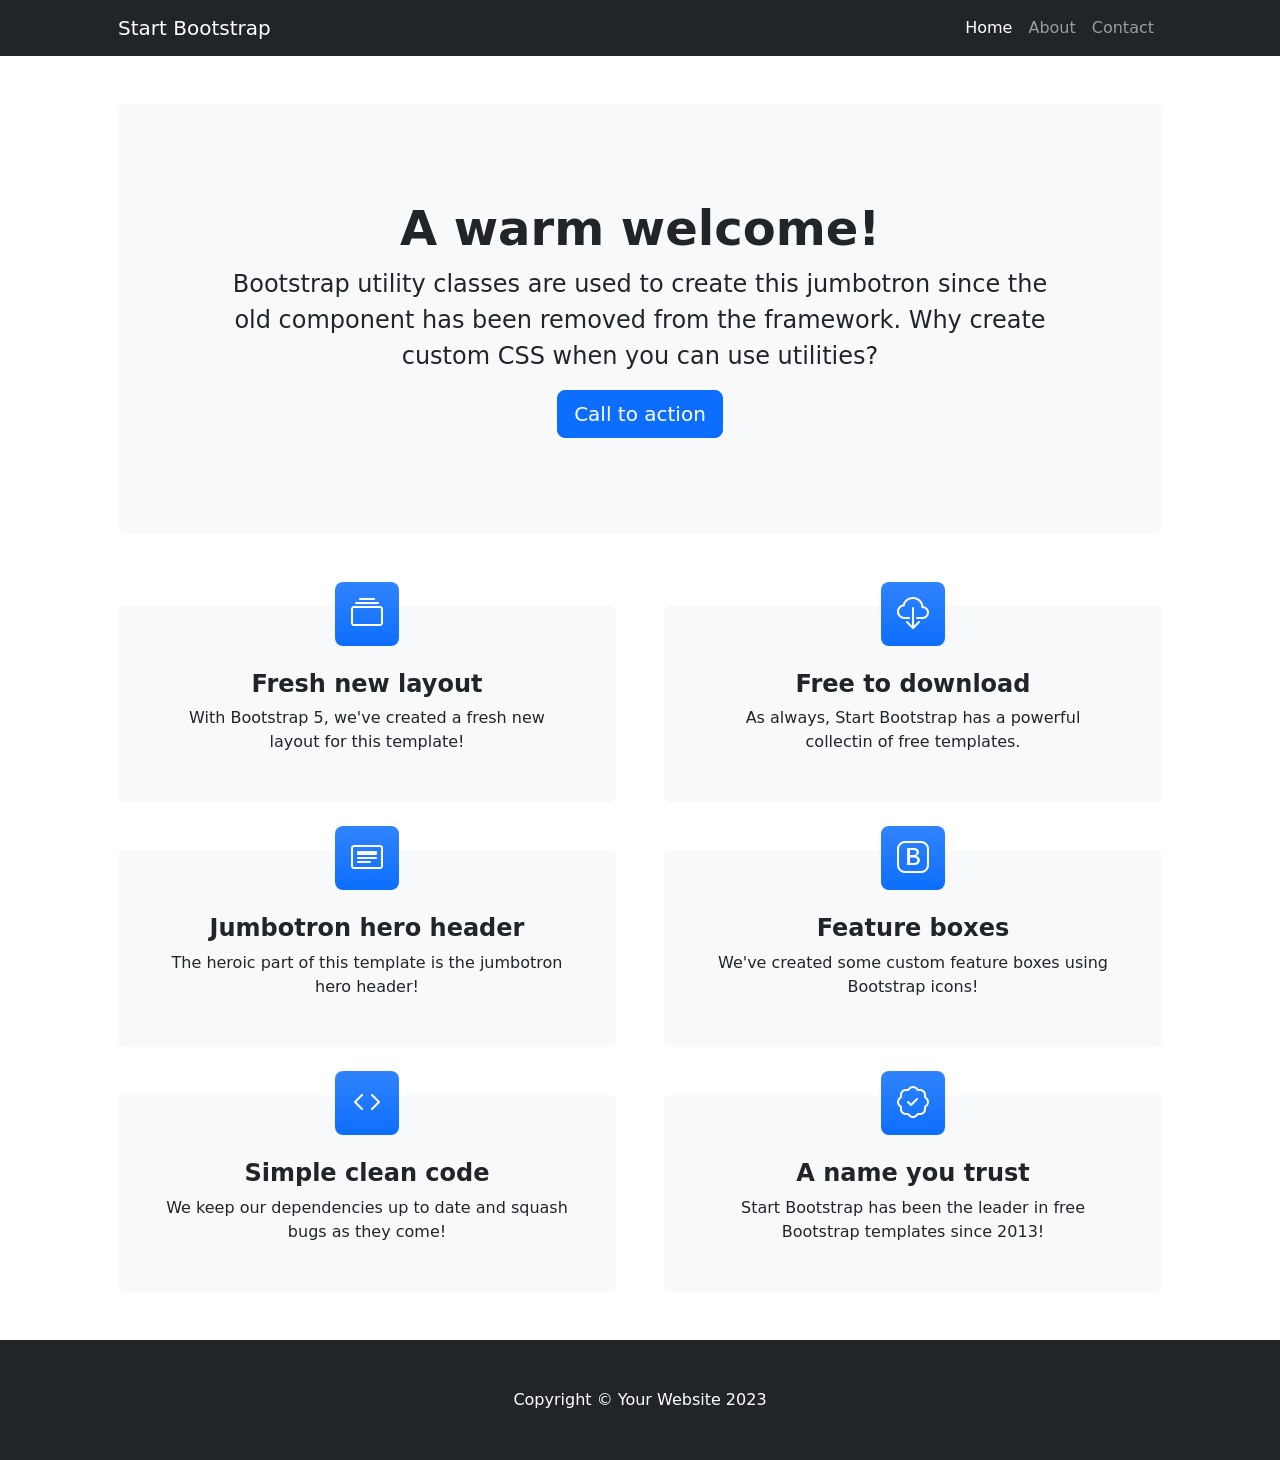
==== 5/index.html @ 760fdd4f "Add files via upload" ====
<!DOCTYPE html>
<html lang="en">
    <head>
        <meta charset="utf-8" />
        <meta name="viewport" content="width=device-width, initial-scale=1, shrink-to-fit=no" />
        <meta name="description" content="" />
        <meta name="author" content="" />
        <title>Heroic Features - Start Bootstrap Template</title>
        <!-- Favicon-->
        <link rel="icon" type="image/x-icon" href="assets/favicon.ico" />
        <!-- Bootstrap icons-->
        <link href="https://cdn.jsdelivr.net/npm/bootstrap-icons@1.4.1/font/bootstrap-icons.css" rel="stylesheet" />
        <!-- Core theme CSS (includes Bootstrap)-->
        <link href="css/styles.css" rel="stylesheet" />
    </head>
    <body>
        <!-- Responsive navbar-->
        <nav class="navbar navbar-expand-lg navbar-dark bg-dark">
            <div class="container px-lg-5">
                <a class="navbar-brand" href="#!">Start Bootstrap</a>
                <button class="navbar-toggler" type="button" data-bs-toggle="collapse" data-bs-target="#navbarSupportedContent" aria-controls="navbarSupportedContent" aria-expanded="false" aria-label="Toggle navigation"><span class="navbar-toggler-icon"></span></button>
                <div class="collapse navbar-collapse" id="navbarSupportedContent">
                    <ul class="navbar-nav ms-auto mb-2 mb-lg-0">
                        <li class="nav-item"><a class="nav-link active" aria-current="page" href="#!">Home</a></li>
                        <li class="nav-item"><a class="nav-link" href="#!">About</a></li>
                        <li class="nav-item"><a class="nav-link" href="#!">Contact</a></li>
                    </ul>
                </div>
            </div>
        </nav>
        <!-- Header-->
        <header class="py-5">
            <div class="container px-lg-5">
                <div class="p-4 p-lg-5 bg-light rounded-3 text-center">
                    <div class="m-4 m-lg-5">
                        <h1 class="display-5 fw-bold">A warm welcome!</h1>
                        <p class="fs-4">Bootstrap utility classes are used to create this jumbotron since the old component has been removed from the framework. Why create custom CSS when you can use utilities?</p>
                        <a class="btn btn-primary btn-lg" href="#!">Call to action</a>
                    </div>
                </div>
            </div>
        </header>
        <!-- Page Content-->
        <section class="pt-4">
            <div class="container px-lg-5">
                <!-- Page Features-->
                <div class="row gx-lg-5">
                    <div class="col-lg-6 col-xxl-4 mb-5">
                        <div class="card bg-light border-0 h-100">
                            <div class="card-body text-center p-4 p-lg-5 pt-0 pt-lg-0">
                                <div class="feature bg-primary bg-gradient text-white rounded-3 mb-4 mt-n4"><i class="bi bi-collection"></i></div>
                                <h2 class="fs-4 fw-bold">Fresh new layout</h2>
                                <p class="mb-0">With Bootstrap 5, we've created a fresh new layout for this template!</p>
                            </div>
                        </div>
                    </div>
                    <div class="col-lg-6 col-xxl-4 mb-5">
                        <div class="card bg-light border-0 h-100">
                            <div class="card-body text-center p-4 p-lg-5 pt-0 pt-lg-0">
                                <div class="feature bg-primary bg-gradient text-white rounded-3 mb-4 mt-n4"><i class="bi bi-cloud-download"></i></div>
                                <h2 class="fs-4 fw-bold">Free to download</h2>
                                <p class="mb-0">As always, Start Bootstrap has a powerful collectin of free templates.</p>
                            </div>
                        </div>
                    </div>
                    <div class="col-lg-6 col-xxl-4 mb-5">
                        <div class="card bg-light border-0 h-100">
                            <div class="card-body text-center p-4 p-lg-5 pt-0 pt-lg-0">
                                <div class="feature bg-primary bg-gradient text-white rounded-3 mb-4 mt-n4"><i class="bi bi-card-heading"></i></div>
                                <h2 class="fs-4 fw-bold">Jumbotron hero header</h2>
                                <p class="mb-0">The heroic part of this template is the jumbotron hero header!</p>
                            </div>
                        </div>
                    </div>
                    <div class="col-lg-6 col-xxl-4 mb-5">
                        <div class="card bg-light border-0 h-100">
                            <div class="card-body text-center p-4 p-lg-5 pt-0 pt-lg-0">
                                <div class="feature bg-primary bg-gradient text-white rounded-3 mb-4 mt-n4"><i class="bi bi-bootstrap"></i></div>
                                <h2 class="fs-4 fw-bold">Feature boxes</h2>
                                <p class="mb-0">We've created some custom feature boxes using Bootstrap icons!</p>
                            </div>
                        </div>
                    </div>
                    <div class="col-lg-6 col-xxl-4 mb-5">
                        <div class="card bg-light border-0 h-100">
                            <div class="card-body text-center p-4 p-lg-5 pt-0 pt-lg-0">
                                <div class="feature bg-primary bg-gradient text-white rounded-3 mb-4 mt-n4"><i class="bi bi-code"></i></div>
                                <h2 class="fs-4 fw-bold">Simple clean code</h2>
                                <p class="mb-0">We keep our dependencies up to date and squash bugs as they come!</p>
                            </div>
                        </div>
                    </div>
                    <div class="col-lg-6 col-xxl-4 mb-5">
                        <div class="card bg-light border-0 h-100">
                            <div class="card-body text-center p-4 p-lg-5 pt-0 pt-lg-0">
                                <div class="feature bg-primary bg-gradient text-white rounded-3 mb-4 mt-n4"><i class="bi bi-patch-check"></i></div>
                                <h2 class="fs-4 fw-bold">A name you trust</h2>
                                <p class="mb-0">Start Bootstrap has been the leader in free Bootstrap templates since 2013!</p>
                            </div>
                        </div>
                    </div>
                </div>
            </div>
        </section>
        <!-- Footer-->
        <footer class="py-5 bg-dark">
            <div class="container"><p class="m-0 text-center text-white">Copyright &copy; Your Website 2023</p></div>
        </footer>
        <!-- Bootstrap core JS-->
        <script src="https://cdn.jsdelivr.net/npm/bootstrap@5.2.3/dist/js/bootstrap.bundle.min.js"></script>
        <!-- Core theme JS-->
        <script src="js/scripts.js"></script>
    </body>
</html>
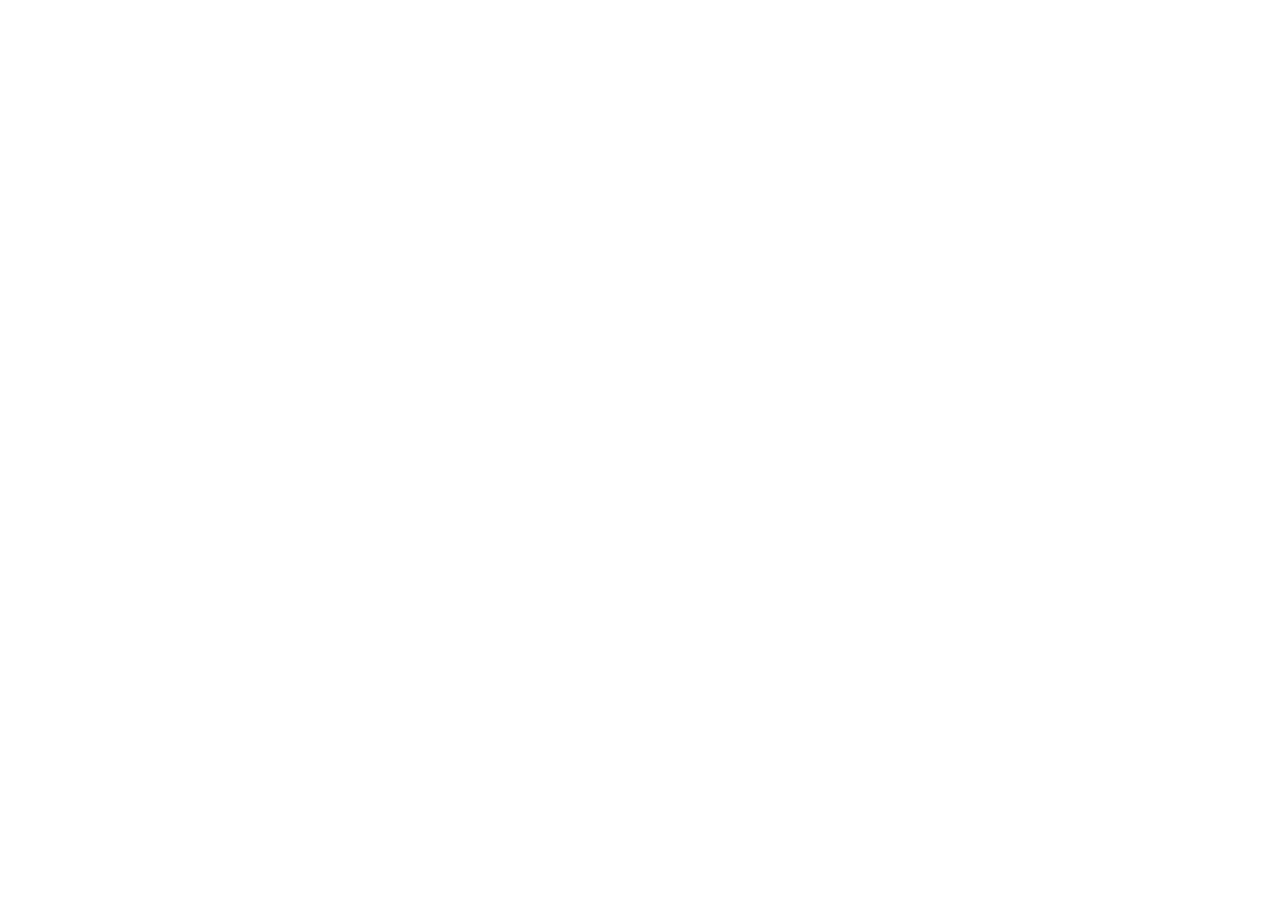
==== commit a491710c: "Add files via upload" ====
--- a/5/index.html
+++ b/5/index.html
@@ -1,114 +1,86 @@
-<!DOCTYPE html>
-<html lang="en">
-    <head>
-        <meta charset="utf-8" />
-        <meta name="viewport" content="width=device-width, initial-scale=1, shrink-to-fit=no" />
-        <meta name="description" content="" />
-        <meta name="author" content="" />
-        <title>Heroic Features - Start Bootstrap Template</title>
-        <!-- Favicon-->
-        <link rel="icon" type="image/x-icon" href="assets/favicon.ico" />
-        <!-- Bootstrap icons-->
-        <link href="https://cdn.jsdelivr.net/npm/bootstrap-icons@1.4.1/font/bootstrap-icons.css" rel="stylesheet" />
-        <!-- Core theme CSS (includes Bootstrap)-->
-        <link href="css/styles.css" rel="stylesheet" />
-    </head>
-    <body>
-        <!-- Responsive navbar-->
-        <nav class="navbar navbar-expand-lg navbar-dark bg-dark">
-            <div class="container px-lg-5">
-                <a class="navbar-brand" href="#!">Start Bootstrap</a>
-                <button class="navbar-toggler" type="button" data-bs-toggle="collapse" data-bs-target="#navbarSupportedContent" aria-controls="navbarSupportedContent" aria-expanded="false" aria-label="Toggle navigation"><span class="navbar-toggler-icon"></span></button>
-                <div class="collapse navbar-collapse" id="navbarSupportedContent">
-                    <ul class="navbar-nav ms-auto mb-2 mb-lg-0">
-                        <li class="nav-item"><a class="nav-link active" aria-current="page" href="#!">Home</a></li>
-                        <li class="nav-item"><a class="nav-link" href="#!">About</a></li>
-                        <li class="nav-item"><a class="nav-link" href="#!">Contact</a></li>
-                    </ul>
-                </div>
-            </div>
-        </nav>
-        <!-- Header-->
-        <header class="py-5">
-            <div class="container px-lg-5">
-                <div class="p-4 p-lg-5 bg-light rounded-3 text-center">
-                    <div class="m-4 m-lg-5">
-                        <h1 class="display-5 fw-bold">A warm welcome!</h1>
-                        <p class="fs-4">Bootstrap utility classes are used to create this jumbotron since the old component has been removed from the framework. Why create custom CSS when you can use utilities?</p>
-                        <a class="btn btn-primary btn-lg" href="#!">Call to action</a>
-                    </div>
-                </div>
-            </div>
-        </header>
-        <!-- Page Content-->
-        <section class="pt-4">
-            <div class="container px-lg-5">
-                <!-- Page Features-->
-                <div class="row gx-lg-5">
-                    <div class="col-lg-6 col-xxl-4 mb-5">
-                        <div class="card bg-light border-0 h-100">
-                            <div class="card-body text-center p-4 p-lg-5 pt-0 pt-lg-0">
-                                <div class="feature bg-primary bg-gradient text-white rounded-3 mb-4 mt-n4"><i class="bi bi-collection"></i></div>
-                                <h2 class="fs-4 fw-bold">Fresh new layout</h2>
-                                <p class="mb-0">With Bootstrap 5, we've created a fresh new layout for this template!</p>
-                            </div>
-                        </div>
-                    </div>
-                    <div class="col-lg-6 col-xxl-4 mb-5">
-                        <div class="card bg-light border-0 h-100">
-                            <div class="card-body text-center p-4 p-lg-5 pt-0 pt-lg-0">
-                                <div class="feature bg-primary bg-gradient text-white rounded-3 mb-4 mt-n4"><i class="bi bi-cloud-download"></i></div>
-                                <h2 class="fs-4 fw-bold">Free to download</h2>
-                                <p class="mb-0">As always, Start Bootstrap has a powerful collectin of free templates.</p>
-                            </div>
-                        </div>
-                    </div>
-                    <div class="col-lg-6 col-xxl-4 mb-5">
-                        <div class="card bg-light border-0 h-100">
-                            <div class="card-body text-center p-4 p-lg-5 pt-0 pt-lg-0">
-                                <div class="feature bg-primary bg-gradient text-white rounded-3 mb-4 mt-n4"><i class="bi bi-card-heading"></i></div>
-                                <h2 class="fs-4 fw-bold">Jumbotron hero header</h2>
-                                <p class="mb-0">The heroic part of this template is the jumbotron hero header!</p>
-                            </div>
-                        </div>
-                    </div>
-                    <div class="col-lg-6 col-xxl-4 mb-5">
-                        <div class="card bg-light border-0 h-100">
-                            <div class="card-body text-center p-4 p-lg-5 pt-0 pt-lg-0">
-                                <div class="feature bg-primary bg-gradient text-white rounded-3 mb-4 mt-n4"><i class="bi bi-bootstrap"></i></div>
-                                <h2 class="fs-4 fw-bold">Feature boxes</h2>
-                                <p class="mb-0">We've created some custom feature boxes using Bootstrap icons!</p>
-                            </div>
-                        </div>
-                    </div>
-                    <div class="col-lg-6 col-xxl-4 mb-5">
-                        <div class="card bg-light border-0 h-100">
-                            <div class="card-body text-center p-4 p-lg-5 pt-0 pt-lg-0">
-                                <div class="feature bg-primary bg-gradient text-white rounded-3 mb-4 mt-n4"><i class="bi bi-code"></i></div>
-                                <h2 class="fs-4 fw-bold">Simple clean code</h2>
-                                <p class="mb-0">We keep our dependencies up to date and squash bugs as they come!</p>
-                            </div>
-                        </div>
-                    </div>
-                    <div class="col-lg-6 col-xxl-4 mb-5">
-                        <div class="card bg-light border-0 h-100">
-                            <div class="card-body text-center p-4 p-lg-5 pt-0 pt-lg-0">
-                                <div class="feature bg-primary bg-gradient text-white rounded-3 mb-4 mt-n4"><i class="bi bi-patch-check"></i></div>
-                                <h2 class="fs-4 fw-bold">A name you trust</h2>
-                                <p class="mb-0">Start Bootstrap has been the leader in free Bootstrap templates since 2013!</p>
-                            </div>
-                        </div>
-                    </div>
-                </div>
-            </div>
-        </section>
-        <!-- Footer-->
-        <footer class="py-5 bg-dark">
-            <div class="container"><p class="m-0 text-center text-white">Copyright &copy; Your Website 2023</p></div>
-        </footer>
-        <!-- Bootstrap core JS-->
-        <script src="https://cdn.jsdelivr.net/npm/bootstrap@5.2.3/dist/js/bootstrap.bundle.min.js"></script>
-        <!-- Core theme JS-->
-        <script src="js/scripts.js"></script>
-    </body>
-</html>
+<!DOCTYPE html>
+    <html lang="en">
+    <head>
+        <meta charset="UTF-8">
+        <meta name="viewport" content="width=device-width, initial-scale=1.0">
+
+        <!--==================== UNICONS ====================-->
+        
+        
+        <!--==================== SWIPER CSS ====================-->
+        <link rel="stylesheet" href="">
+        
+        <!--==================== CSS ====================-->
+        <link rel="stylesheet" href="">
+
+        <title>Responsive Portfolio Website</title>
+    </head>
+    <body>
+        <!--==================== HEADER ====================-->
+        <header class="header" id="header">
+            
+        </header>
+
+        <!--==================== MAIN ====================-->
+        <main class="main">
+            <!--==================== HOME ====================-->
+            <section class="home section" id="home">
+                
+            </section>
+
+            <!--==================== ABOUT ====================-->
+            <section class="about section" id="about">
+                
+            </section>
+
+            <!--==================== SKILLS ====================-->
+            <section class="skills section" id="skills">
+
+            </section>
+
+            <!--==================== QUALIFICATION ====================-->
+            <section class="qualification section">
+
+            </section>
+
+            <!--==================== SERVICES ====================-->
+            <section class="services section" id="services">
+                
+            </section>
+
+            <!--==================== PORTFOLIO ====================-->
+            <section class="portfolio section" id="portfolio">
+                
+            </section>
+
+            <!--==================== PROJECT IN MIND ====================-->
+            <section class="project section">
+
+            </section>
+
+            <!--==================== TESTIMONIAL ====================-->
+            <section class="testimonial section">
+                
+            </section>
+
+            <!--==================== CONTACT ME ====================-->
+            <section class="contact section" id="contact">
+
+            </section>
+        </main>
+
+        <!--==================== FOOTER ====================-->
+        <footer class="footer">
+         
+        </footer>
+        
+        <!--==================== SCROLL TOP ====================-->
+        
+
+        <!--==================== SWIPER JS ====================-->
+        <script src=""></script>
+
+        <!--==================== MAIN JS ====================-->
+        <script src=""></script>
+    </body>
+</html>
